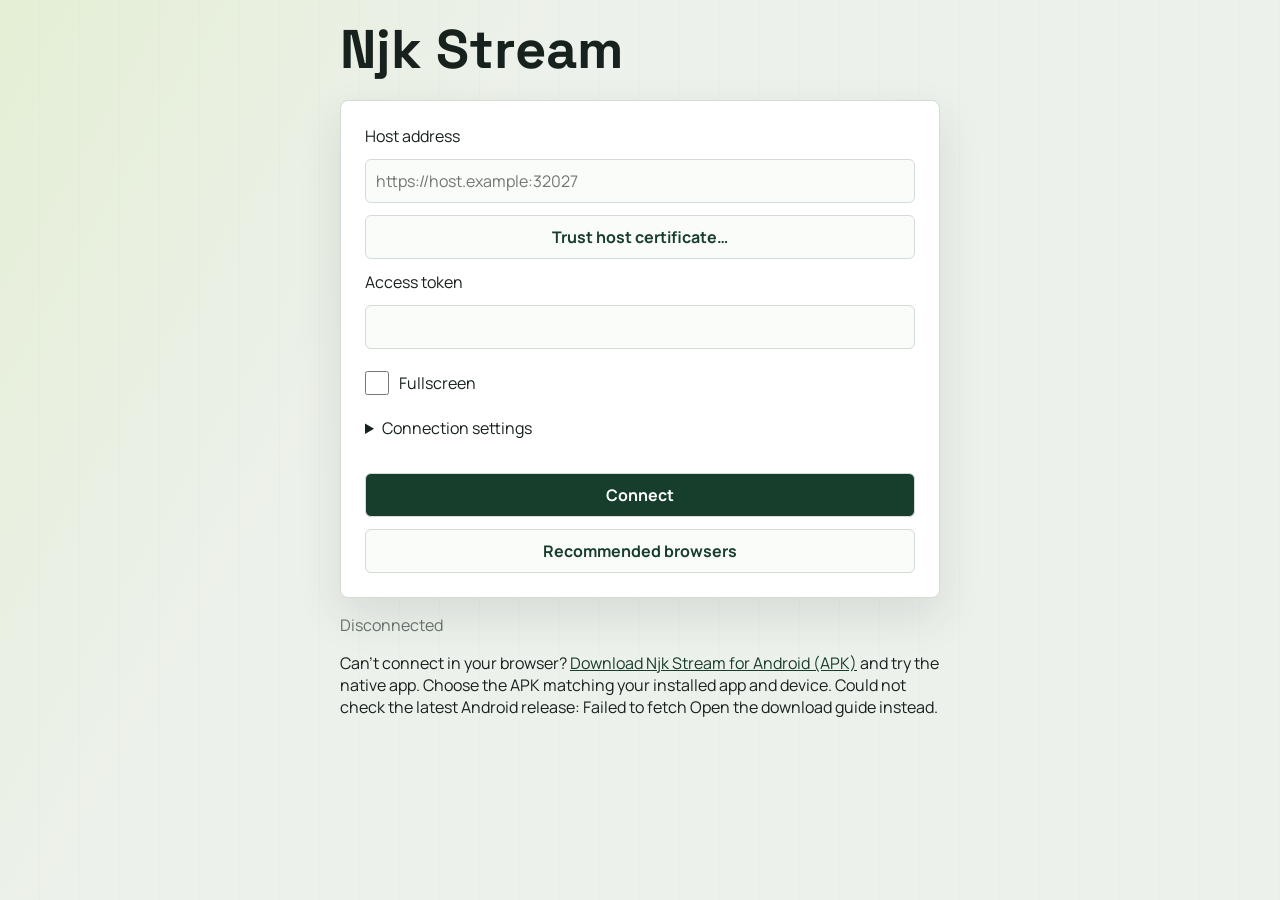
==== site/index.html @ 5610af8d "Publish built PWA and separate public distribution from development Co-authored-by: Copilot <2235562" ====
<!doctype html>
<html lang="en">
<head>
  <meta charset="utf-8">
  <meta name="viewport" content="width=device-width,initial-scale=1,viewport-fit=cover">
  <meta name="theme-color" content="#14231d">
  <meta name="description" content="Authenticated browser desktop streaming for Njk Host">
  <link rel="manifest" href="./manifest.webmanifest">
  <link rel="icon" href="./icon.svg" type="image/svg+xml">
  <link rel="stylesheet" href="./style.css">
  <title>Njk Stream</title>
</head>
<body>
  <header>
    <h1>Njk Stream</h1>
  </header>
  <main>
    <form id="connection">
      <label for="host">Host address</label>
      <input id="host" name="host" type="url" placeholder="https://host.example:32027" required autocomplete="url" spellcheck="false">
      <button id="trust-host" type="button">Trust host certificate…</button>
      <label for="token">Access token</label>
      <input id="token" name="token" type="password" required minlength="32" autocomplete="off" spellcheck="false">
      <label class="check-option"><input id="connect-fullscreen" type="checkbox"> Fullscreen</label>
      <details id="connection-settings">
        <summary>Connection settings</summary>
        <label class="check-option"><input id="unified-connection" type="checkbox" aria-describedby="unified-help"> Unified connection</label>
        <label for="connection-group">Connection grouping</label>
        <select id="connection-group" disabled><option value="all">All unified</option><option value="video-audio">Video + audio</option><option value="video-input">Video + input</option><option value="audio-input">Audio + input</option></select>
        <p id="unified-help" class="hint">Off: three separate connections. On: combine the selected signals; the remaining signal uses its own connection. Applies when reconnecting. Video + input and Audio + input require an updated Host.</p>
        <label for="connection-bitrate">Bitrate limit</label>
        <select id="connection-bitrate" aria-describedby="connection-bitrate-status"><option value="auto">Auto</option></select>
        <output id="connection-bitrate-status" role="status" aria-live="polite"></output>
      </details>
      <button type="submit" id="connect">Connect</button>
      <button type="button" id="connection-browser-help">Recommended browsers</button>
    </form>
    <p id="status" role="status" aria-live="polite">Disconnected</p>
    <p id="android-download">Can't connect in your browser? <a id="android-download-link" href="https://github.com/taducanh1605/remotepc#android-downloads" target="_blank" rel="noopener noreferrer">Download Njk Stream for Android (APK)</a> and try the native app. Choose the APK matching your installed app and device. <span id="android-download-status" role="status"></span></p>
    <p id="handoff-recovery" hidden><a href="https://taducanh1605.github.io/espwake/">Return to ESPWake and open RemotePC again</a></p>
    <section id="stream-shell" aria-label="Remote stream" hidden>
      <p id="stream-loading" role="status" hidden>Connecting…</p>
      <video id="screen" autoplay muted playsinline tabindex="0" aria-label="Remote desktop. Focus to send keyboard input."></video>
      <details id="stream-tools" hidden>
        <summary aria-label="Remote controls" title="Tap to open. Drag to move; arrow keys move, Home resets."><span class="menu-icon" aria-hidden="true"><span></span><span></span><span></span></span></summary>
        <nav class="stream-menu-controls" aria-label="Remote controls">
        <button id="rotate-screen" type="button" disabled>Rotate screen</button>
        <button id="fullscreen" disabled>Toggle immersive mode</button>
        <button id="soft-keyboard" aria-pressed="false">Keyboard</button>
        <select id="typing-mode" aria-label="Typing mode"><option value="host">Host keyboard / UniKey (US layout)</option><option value="unicode">Direct Unicode / mobile IME</option></select>
        <button id="disconnect" disabled>Disconnect</button>
        <button id="microphone" disabled aria-pressed="false">Enable microphone</button>

        <div id="keyboard-accessory" role="group" aria-label="Remote keyboard extra keys">
          <button type="button" data-key="Escape">ESC</button>
          <button type="button" data-key="ShiftLeft" aria-pressed="false">SHIFT</button>
          <button type="button" data-key="CapsLock" aria-pressed="false">CAPS</button>

          <button type="button" data-key="Tab">TAB</button>
          <button type="button" data-key="ArrowUp" aria-label="Up arrow">UP</button>
          <button type="button" data-key="Delete">DEL</button>

          <button type="button" data-key="ArrowLeft" aria-label="Left arrow">LEFT</button>
          <button type="button" data-key="ArrowDown" aria-label="Down arrow">DOWN</button>
          <button type="button" data-key="ArrowRight" aria-label="Right arrow">RIGHT</button>

          <button type="button" data-key="ControlLeft" aria-pressed="false">CTRL</button>
          <button type="button" data-key="MetaLeft" aria-pressed="false">WIN</button>
          <button type="button" data-key="AltLeft" aria-pressed="false">ALT</button>
        </div>

        <output id="playback-status" role="status" aria-live="polite"></output>
        <label class="check-option"><input id="stream-unified-connection" type="checkbox" aria-describedby="stream-unified-help"> Unified connection</label>
        <label for="stream-connection-group">Connection grouping</label>
        <select id="stream-connection-group" disabled><option value="all">All unified</option><option value="video-audio">Video + audio</option><option value="video-input">Video + input</option><option value="audio-input">Audio + input</option></select>
        <p id="stream-unified-help" class="hint">Saved for your next connection; changing this does not interrupt the current stream.</p>
        <label for="stream-fps">Frame rate</label>
        <select id="stream-fps"><option value="60">60 FPS</option><option value="120">120 FPS</option><option value="90">90 FPS</option><option value="30">30 FPS</option></select>
        <label for="stream-detail">Desktop detail</label>
        <select id="stream-detail"><option value="auto">Auto</option><option value="1">Standard (1×)</option><option value="2">High (2×)</option></select>
        <label for="desktop-scale">Windows DPI</label>
        <select id="desktop-scale"><option value="0">System</option><option value="100">100%</option><option value="125">125%</option><option value="150">150%</option><option value="175">175%</option><option value="200">200%</option><option value="225">225%</option><option value="250">250%</option><option value="300">300%</option></select>
        <label class="check-option"><input id="auto-desktop-scale" type="checkbox"> Auto DPI</label>
        <output id="desktop-scale-status" role="status" aria-live="polite"></output>
        <label for="stream-bitrate">Bitrate limit</label>
        <select id="stream-bitrate"><option value="auto">Auto</option><option value="1000">1 Mbps</option><option value="2000">2 Mbps</option><option value="4000">4 Mbps</option><option value="8000">8 Mbps</option><option value="12000">12 Mbps</option><option value="20000">20 Mbps</option><option value="30000">30 Mbps</option><option value="40000">40 Mbps</option><option value="60000">60 Mbps</option><option value="80000">80 Mbps</option><option value="100000">100 Mbps</option></select>
        <output id="bitrate-limit-status" role="status" aria-live="polite"></output>
        <p class="hint">Higher bitrates require an updated Host and enough network/decoder capacity. 100 Mbps is a limit, not a guarantee of sharper or faster video.</p>
        <button id="apply-quality" disabled>Apply quality</button>
        <label class="check-option"><input id="latency-adaptation" type="checkbox" disabled> Reduce bitrate at high RTT</label>
        <label class="check-option"><input id="video-adaptation" type="checkbox"> Reduce bitrate on video packet loss</label>
        <p class="hint">Both bitrate reductions and Auto DPI are off by default; saved choices are preserved. With reductions off, a weak link may freeze. Apply quality to restore a previously reduced bitrate.</p>
        <output id="video-quality">Video quality: negotiating…</output>
        <output id="quality-request" role="status" aria-live="polite"></output>
        <output id="audio-status" role="status" aria-live="polite"></output>

        <button id="pointer-lock">Lock mouse</button>
        <button id="desktop-audio" disabled>Mute desktop audio</button>
        <output id="keyboard-status" role="status" aria-live="polite"></output>
        <label class="check-option"><input id="gamepad" type="checkbox" checked disabled aria-describedby="gamepad-attention"> Enable gamepads</label>
        <p id="gamepad-attention" class="hint">Attention: Some browsers mis-map gamepads. Compatibility mode cannot restore missing inputs.</p>
        <label for="gamepad-profile">Gamepad mapping</label>
        <select id="gamepad-profile" aria-describedby="gamepad-attention gamepad-profile-help"><option value="standard">Standard (default)</option><option value="xbox-android-chromium">Xbox / Android Chromium (partial)</option></select>
        <p id="gamepad-profile-help" class="hint">Use compatibility only for the shifted Xbox buttons and right stick appearing as triggers. Leave Standard selected when input is correct.</p>
        <button type="button" id="stream-browser-help">Recommended browsers</button>
        <output id="gamepad-status" role="status" aria-live="polite"></output>
        <output id="latency" aria-live="polite">Control RTT: measuring…</output>
        <p id="input-capabilities" role="status" aria-live="polite">Waiting for host input capabilities.</p>
        <p id="capture-status" role="status" aria-live="polite">Input capture off</p>
        <p id="stream-status" role="status" aria-live="polite"></p>
        </nav>
      </details>
    <span id="remote-text-label" hidden>Remote text input</span>
    <div id="remote-text" hidden contenteditable="true" role="textbox" aria-multiline="true" inputmode="none" virtualkeyboardpolicy="manual" tabindex="-1" autocapitalize="off" spellcheck="false" aria-label="Remote keyboard input" aria-describedby="remote-text-help"></div>
    <p id="remote-text-help" hidden>Text is sent to the focused host control. Tap the same host text field again to open the phone keyboard, or use Keyboard manually. Automatic opening requires host editable-focus confirmation and browser support.</p>
      <dialog id="exit-dialog" aria-labelledby="exit-title">
        <h2 id="exit-title">Leave the stream?</h2>
        <p>Disconnect leaves the host session running. Quit closes the remote session only when no other clients are using it.</p>
        <p id="exit-error" role="alert"></p>
        <div class="exit-actions">
        <button id="exit-cancel" type="button" autofocus>Cancel</button>
        <button id="exit-disconnect" type="button">Disconnect</button>
        <button id="exit-quit" type="button">Quit session</button>
        </div>
      </dialog>
    </section>
    <dialog id="browser-recommendations" aria-labelledby="browser-recommendations-title">
      <h2 id="browser-recommendations-title">Recommended browsers</h2>
      <p>Start with the latest version for your device:</p>
      <ul>
        <li><strong>Android:</strong> Google Chrome or Microsoft Edge.</li>
        <li><strong>Windows:</strong> Google Chrome or Microsoft Edge.</li>
        <li><strong>iPhone, iPad and Mac:</strong> Safari.</li>
        <li><strong>Firefox:</strong> try as an alternative if controller mapping is wrong; it is not a guaranteed fix.</li>
      </ul>
      <p><strong>Video:</strong> H.264 WebRTC support does not guarantee hardware decoding or speed. Compare decode time per frame and dropped frames at the same resolution and frame rate; some browsers do not report decode timing.</p>
      <p><strong>Gamepads:</strong> pair your controller with the device and test every button, trigger and stick in Standard mode. Xbox Series controller support and mapping depend on the OS, browser and device. The PWA uses the browser Gamepad API, not a raw native Xbox connection; different Chromium browsers may share the same mapping issue.</p>
      <p>These are starting points, not a measured ranking or a guarantee. Sources: <a href="https://developer.mozilla.org/en-US/docs/Web/Media/Guides/Formats/WebRTC_codecs" target="_blank" rel="noopener noreferrer">MDN WebRTC codecs</a>, <a href="https://developer.mozilla.org/en-US/docs/Web/API/RTCInboundRtpStreamStats/totalDecodeTime" target="_blank" rel="noopener noreferrer">decode timing</a>, <a href="https://developer.mozilla.org/en-US/docs/Web/API/Gamepad_API" target="_blank" rel="noopener noreferrer">Gamepad API</a>, <a href="https://support.xbox.com/en-US/help/games-apps/cloud-gaming/supported-browsers" target="_blank" rel="noopener noreferrer">Xbox cloud gaming browsers</a> (not a Njk benchmark).</p>
      <button type="button" id="browser-help-close">Close</button>
    </dialog>
  </main>
  <script type="module" src="./stream-31d54a3a4c2a00a2.js"></script>
</body>
</html>
---- site/style.css ----
@import"https://fonts.googleapis.com/css2?family=Manrope:wght@400;500;600;700&family=Space+Grotesk:wght@600;700&display=swap";:root{color-scheme:only light;font:16px Manrope,system-ui,sans-serif;--ink: #17211d;--muted: #637069;--surface: #fff;--canvas: #edf1ec;--line: #d4dbd5;--forest: #173d2d;--forest-strong: #0e2d20;--lime: #b8e45d;--red: #c64d44;--shadow: 0 18px 45px rgba(26,48,37,.11);background:var(--canvas);color:var(--ink)}*{box-sizing:border-box}body{margin:0;min-height:100dvh;background:linear-gradient(120deg,rgba(184,228,93,.16),transparent 34%),repeating-linear-gradient(90deg,transparent 0 39px,rgba(23,61,45,.035) 40px),var(--canvas);padding:max(24px,env(safe-area-inset-top)) max(16px,env(safe-area-inset-right)) max(24px,env(safe-area-inset-bottom)) max(16px,env(safe-area-inset-left))}header,main{width:100%;max-width:600px;margin:0 auto}h1{font:700 clamp(2rem,8vw,3.4rem)/.95 "Space Grotesk",system-ui,sans-serif;margin:0 0 24px}#connection{padding:24px;border:1px solid var(--line);border-radius:8px;background:var(--surface);box-shadow:var(--shadow)}form{display:grid;gap:12px;width:100%}form>*,main>details,.check-option{min-width:0}label,summary,main>details{overflow-wrap:anywhere}input,textarea{font-size:16px}button,input,select{min-width:0;min-height:44px;border:1px solid var(--line);border-radius:6px;padding:10px;color:inherit;background:#fafcf9;font:inherit}button{color:var(--forest);font-weight:700}#connect{background:var(--forest);color:#fff}#connection-settings select{display:block;width:100%;margin-top:8px}#connection-bitrate-status{display:block;overflow-wrap:anywhere}button:hover:not(:disabled){border-color:var(--forest)}#status{color:var(--muted)}form>input{width:100%}#status{overflow-wrap:anywhere}button{cursor:pointer}button:disabled{opacity:.6;cursor:default}.check-option{display:flex;align-items:center;gap:10px;min-height:44px}.check-option input{width:24px;height:24px;min-height:24px;margin:0}.check-option input{flex:0 0 24px}:focus-visible{outline:3px solid rgba(23,61,45,.28);outline-offset:3px}body.streaming{padding:0;background:#000;overflow:hidden;overscroll-behavior:none}body.streaming>header,body.streaming #connection,body.streaming #status,body.streaming #android-download,body.streaming main>details{display:none}body.streaming main{max-width:none;margin:0}#stream-shell{position:fixed;top:var(--viewport-top,0px);left:0;width:100%;height:var(--viewport-height,100dvh);overflow:hidden;background:#000;overscroll-behavior:contain}#stream-shell:fullscreen{top:0;width:100%;height:var(--viewport-height,100dvh)}#stream-loading{position:absolute;top:50%;left:10%;width:80%;color:#fff;text-align:center;z-index:1;pointer-events:none}#screen{display:block;width:100%;height:100%;background:#000;object-fit:contain;object-position:center top;transform-origin:center top;touch-action:none}#stream-shell:fullscreen #screen{height:var(--viewport-height,100%)}#resize-preview,#resize-incoming{position:absolute;inset:0;width:100%;height:100%;object-fit:contain;object-position:center top;background:#000;pointer-events:none}#resize-incoming{transform-origin:center top}#resize-incoming.revealing{animation:resize-reveal .16s ease-out both}@keyframes resize-reveal{0%{opacity:0;transform:scale(.98)}to{opacity:1;transform:scale(1)}}@media(prefers-reduced-motion:reduce){#resize-incoming.revealing{animation:none}}#stream-tools{position:absolute;top:max(8px,env(safe-area-inset-top));left:max(8px,env(safe-area-inset-left));z-index:2;max-width:calc(100% - 16px);padding:0;border:1px solid var(--line);border-radius:8px;background:#fffffff5;color:var(--forest);box-shadow:var(--shadow)}#stream-tools summary{display:flex;align-items:center;justify-content:center;width:44px;height:44px;cursor:grab;list-style:none;touch-action:none;user-select:none}#stream-tools summary::-webkit-details-marker{display:none}.menu-icon{display:grid;gap:4px;width:20px}.menu-icon span{height:2px;border-radius:1px;background:currentColor}.stream-menu-controls{display:grid;grid-template-columns:repeat(2,minmax(0,1fr));width:min(320px,calc(100vw - 20px));gap:6px;padding:8px;max-height:calc(var(--viewport-height,100dvh) - 72px);overflow:auto}.stream-menu-controls button{min-width:0;font-size:.875rem}.stream-menu-controls label{align-self:center;font-size:.85rem}.stream-menu-controls select{width:100%;font-size:.85rem;padding:8px}#typing-mode{grid-column:auto}.stream-menu-controls .check-option{grid-column:1 / -1}.stream-menu-controls output,.stream-menu-controls p{grid-column:1 / -1;padding:6px;margin:0;font-size:.8rem;overflow-wrap:anywhere}#remote-text,#remote-text-label,#remote-text-help{position:absolute;top:0;left:0;width:1px;height:1px;min-height:1px;padding:0;margin:0;border:0;opacity:.01;overflow:hidden;font-size:16px}#keyboard-accessory{grid-column:1 / -1;display:grid;grid-template-columns:repeat(3,minmax(0,1fr));gap:4px}#keyboard-accessory button{min-height:44px;padding:4px;font-size:.75rem;touch-action:none;user-select:none;-webkit-touch-callout:none}#keyboard-accessory button[aria-pressed=true]{background:var(--lime);border-color:var(--forest);box-shadow:inset 0 0 0 1px var(--forest)}body.immersive{overflow:hidden;overscroll-behavior:none}a{color:var(--forest)}main>details{padding:12px 0;line-height:1.5}summary{cursor:pointer;min-height:44px}[hidden]{display:none!important}dialog{max-width:min(420px,calc(100vw - 24px));max-height:calc(var(--viewport-height,100dvh) - 24px);overflow:auto;background:var(--surface);color:var(--ink);border:1px solid var(--line);border-radius:8px;box-shadow:var(--shadow)}#exit-quit{color:var(--red)}dialog::backdrop{background:#0009}dialog h2{font-size:1.2rem}dialog p{overflow-wrap:anywhere}.exit-actions{display:grid;grid-template-columns:repeat(3,minmax(0,1fr));gap:6px}.exit-actions button{padding:8px 4px;font-size:clamp(.7rem,3.3vw,.875rem);white-space:nowrap}@media(max-width:480px){body{padding-inline:max(10px,env(safe-area-inset-left)) max(10px,env(safe-area-inset-right))}#connection{padding:18px 14px}}
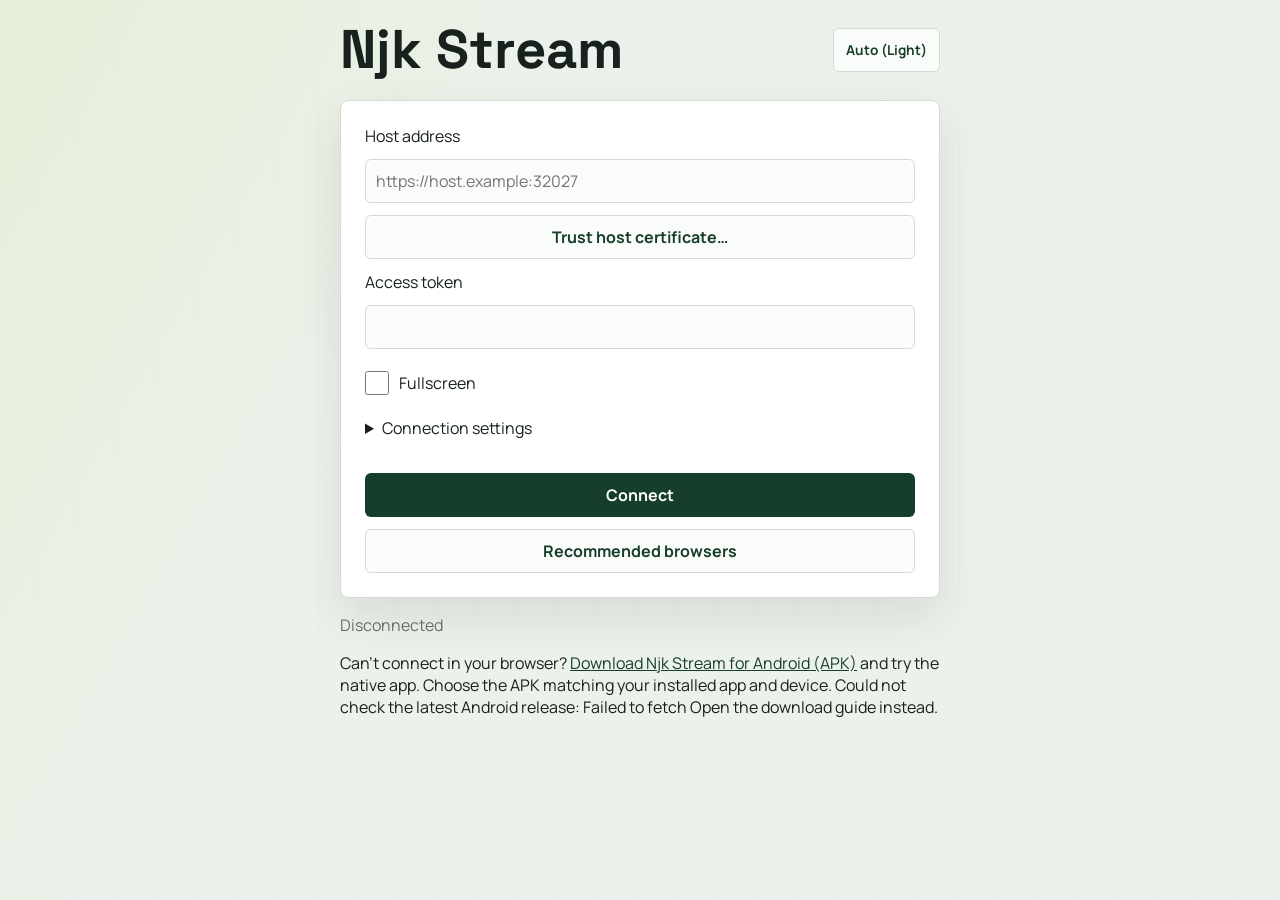
==== commit 79182234: "Publish built PWA v63 (stream-4e20230f41c9c7d2.js)" ====
--- a/site/index.html
+++ b/site/index.html
@@ -4,6 +4,7 @@
   <meta charset="utf-8">
   <meta name="viewport" content="width=device-width,initial-scale=1,viewport-fit=cover">
   <meta name="theme-color" content="#14231d">
+  <meta name="color-scheme" content="light dark">
   <meta name="description" content="Authenticated browser desktop streaming for Njk Host">
   <link rel="manifest" href="./manifest.webmanifest">
   <link rel="icon" href="./icon.svg" type="image/svg+xml">
@@ -11,8 +12,9 @@
   <title>Njk Stream</title>
 </head>
 <body>
-  <header>
+  <header class="app-header">
     <h1>Njk Stream</h1>
+    <button id="theme-toggle" class="theme-button" type="button" aria-label="Color theme">Auto</button>
   </header>
   <main>
     <form id="connection">
@@ -25,12 +27,17 @@
       <details id="connection-settings">
         <summary>Connection settings</summary>
         <label class="check-option"><input id="unified-connection" type="checkbox" aria-describedby="unified-help"> Unified connection</label>
-        <label for="connection-group">Connection grouping</label>
-        <select id="connection-group" disabled><option value="all">All unified</option><option value="video-audio">Video + audio</option><option value="video-input">Video + input</option><option value="audio-input">Audio + input</option></select>
+        <label id="connection-group-label" for="connection-group" hidden>Connection grouping</label>
+        <select id="connection-group" hidden disabled><option value="all">All unified</option><option value="video-audio">Video + audio</option><option value="video-input">Video + input</option><option value="audio-input">Audio + input</option></select>
         <p id="unified-help" class="hint">Off: three separate connections. On: combine the selected signals; the remaining signal uses its own connection. Applies when reconnecting. Video + input and Audio + input require an updated Host.</p>
-        <label for="connection-bitrate">Bitrate limit</label>
+        <label class="check-option"><input id="connection-auto-bitrate" type="checkbox"> Auto bitrate</label>
+        <div id="connection-manual-bitrate">
+        <label for="connection-bitrate">Manual bitrate limit</label>
         <select id="connection-bitrate" aria-describedby="connection-bitrate-status"><option value="auto">Auto</option></select>
         <output id="connection-bitrate-status" role="status" aria-live="polite"></output>
+        </div>
+        <output id="connection-bitrate-recommendation" role="status" aria-live="polite"></output>
+        <label class="check-option"><input id="connection-background-keepalive" type="checkbox" checked> Keep stream alive in background</label>
       </details>
       <button type="submit" id="connect">Connect</button>
       <button type="button" id="connection-browser-help">Recommended browsers</button>
@@ -44,13 +51,20 @@
       <details id="stream-tools" hidden>
         <summary aria-label="Remote controls" title="Tap to open. Drag to move; arrow keys move, Home resets."><span class="menu-icon" aria-hidden="true"><span></span><span></span><span></span></span></summary>
         <nav class="stream-menu-controls" aria-label="Remote controls">
+        <fieldset class="control-group"><legend>Quick actions</legend>
         <button id="rotate-screen" type="button" disabled>Rotate screen</button>
         <button id="fullscreen" disabled>Toggle immersive mode</button>
         <button id="soft-keyboard" aria-pressed="false">Keyboard</button>
         <select id="typing-mode" aria-label="Typing mode"><option value="host">Host keyboard / UniKey (US layout)</option><option value="unicode">Direct Unicode / mobile IME</option></select>
         <button id="disconnect" disabled>Disconnect</button>
         <button id="microphone" disabled aria-pressed="false">Enable microphone</button>
+        <button id="pointer-lock">Lock mouse</button>
+        <button id="desktop-audio" disabled>Mute desktop audio</button>
+        </fieldset>
 
+        <fieldset class="control-group"><legend>Keyboard and input</legend>
+        <label class="check-option"><input id="keyboard-resize" type="checkbox" checked> Resize Host desktop for keyboard</label>
+        <p class="hint">Off: keep Host resolution and fit the whole picture above the keyboard.</p>
         <div id="keyboard-accessory" role="group" aria-label="Remote keyboard extra keys">
           <button type="button" data-key="Escape">ESC</button>
           <button type="button" data-key="ShiftLeft" aria-pressed="false">SHIFT</button>
@@ -68,35 +82,49 @@
           <button type="button" data-key="MetaLeft" aria-pressed="false">WIN</button>
           <button type="button" data-key="AltLeft" aria-pressed="false">ALT</button>
         </div>
-
+        <output id="keyboard-status" role="status" aria-live="polite"></output>
+        </fieldset>
+        <fieldset class="control-group"><legend>Connection</legend>
         <output id="playback-status" role="status" aria-live="polite"></output>
         <label class="check-option"><input id="stream-unified-connection" type="checkbox" aria-describedby="stream-unified-help"> Unified connection</label>
-        <label for="stream-connection-group">Connection grouping</label>
-        <select id="stream-connection-group" disabled><option value="all">All unified</option><option value="video-audio">Video + audio</option><option value="video-input">Video + input</option><option value="audio-input">Audio + input</option></select>
+        <label id="stream-connection-group-label" for="stream-connection-group" hidden>Connection grouping</label>
+        <select id="stream-connection-group" hidden disabled><option value="all">All unified</option><option value="video-audio">Video + audio</option><option value="video-input">Video + input</option><option value="audio-input">Audio + input</option></select>
         <p id="stream-unified-help" class="hint">Saved for your next connection; changing this does not interrupt the current stream.</p>
+        <label class="check-option"><input id="background-keepalive" type="checkbox" checked> Keep stream alive in background</label>
+        <label for="stream-theme">Theme</label>
+        <select id="stream-theme"><option value="auto">Auto</option><option value="light">Light</option><option value="dark">Dark</option></select>
+        </fieldset>
+        <fieldset class="control-group"><legend>Picture and quality</legend>
         <label for="stream-fps">Frame rate</label>
         <select id="stream-fps"><option value="60">60 FPS</option><option value="120">120 FPS</option><option value="90">90 FPS</option><option value="30">30 FPS</option></select>
         <label for="stream-detail">Desktop detail</label>
-        <select id="stream-detail"><option value="auto">Auto</option><option value="1">Standard (1×)</option><option value="2">High (2×)</option></select>
+        <select id="stream-detail"><option value="auto">Auto (device pixels)</option><option value="1">Standard (1× CSS)</option><option value="2">High (2× CSS)</option></select>
+        <p class="hint">Auto uses the browser's device pixel ratio, bounded by the encoder. Detail changes resolution, never Windows DPI. Privacy settings may hide the true pixel ratio.</p>
+        <label class="check-option"><input id="enable-desktop-scale" type="checkbox"> Allow Windows DPI changes</label>
+        <div id="desktop-dpi-settings" class="control-group" hidden>
         <label for="desktop-scale">Windows DPI</label>
-        <select id="desktop-scale"><option value="0">System</option><option value="100">100%</option><option value="125">125%</option><option value="150">150%</option><option value="175">175%</option><option value="200">200%</option><option value="225">225%</option><option value="250">250%</option><option value="300">300%</option></select>
+        <select id="desktop-scale"><option value="0">Restore system DPI</option><option value="100">100%</option><option value="125">125%</option><option value="150">150%</option><option value="175">175%</option><option value="200">200%</option><option value="225">225%</option><option value="250">250%</option><option value="300">300%</option></select>
         <label class="check-option"><input id="auto-desktop-scale" type="checkbox"> Auto DPI</label>
+        </div>
         <output id="desktop-scale-status" role="status" aria-live="polite"></output>
-        <label for="stream-bitrate">Bitrate limit</label>
-        <select id="stream-bitrate"><option value="auto">Auto</option><option value="1000">1 Mbps</option><option value="2000">2 Mbps</option><option value="4000">4 Mbps</option><option value="8000">8 Mbps</option><option value="12000">12 Mbps</option><option value="20000">20 Mbps</option><option value="30000">30 Mbps</option><option value="40000">40 Mbps</option><option value="60000">60 Mbps</option><option value="80000">80 Mbps</option><option value="100000">100 Mbps</option></select>
+        <p class="hint">DPI control is off by default. Off sends no DPI command, including on reconnect, and does not restore/change the current Host DPI. Enabling DPI control can resize game windows.</p>
+        <label class="check-option"><input id="video-adaptation" type="checkbox"> Auto bitrate</label>
+        <div id="stream-manual-bitrate">
+        <label for="stream-bitrate">Manual bitrate limit</label>
+        <select id="stream-bitrate"><option value="auto">Recommended (fixed)</option><option value="1000">1 Mbps</option><option value="2000">2 Mbps</option><option value="4000">4 Mbps</option><option value="8000">8 Mbps</option><option value="12000">12 Mbps</option><option value="20000">20 Mbps</option><option value="30000">30 Mbps</option><option value="40000">40 Mbps</option><option value="60000">60 Mbps</option><option value="80000">80 Mbps</option><option value="100000">100 Mbps</option></select>
         <output id="bitrate-limit-status" role="status" aria-live="polite"></output>
-        <p class="hint">Higher bitrates require an updated Host and enough network/decoder capacity. 100 Mbps is a limit, not a guarantee of sharper or faster video.</p>
+        <p class="hint">Live changes above 20 Mbps require Njk Host 0.1.27 or later and enough network/decoder capacity. 100 Mbps is a limit, not a guarantee of sharper or faster video.</p>
+        </div>
+        <output id="bitrate-recommendation" role="status" aria-live="polite"></output>
+        <p class="hint">Auto chooses a limit for the actual desktop pixel size (including detail/DPI), not the manual selection. After three samples below 25 FPS, the ceiling stays at 20 Mbps or lower and bitrate adapts until Auto is turned off or quality is reapplied. Resolution and Windows DPI are unchanged.</p>
         <button id="apply-quality" disabled>Apply quality</button>
         <label class="check-option"><input id="latency-adaptation" type="checkbox" disabled> Reduce bitrate at high RTT</label>
-        <label class="check-option"><input id="video-adaptation" type="checkbox"> Reduce bitrate on video packet loss</label>
-        <p class="hint">Both bitrate reductions and Auto DPI are off by default; saved choices are preserved. With reductions off, a weak link may freeze. Apply quality to restore a previously reduced bitrate.</p>
+        <p class="hint">Auto bitrate, RTT reduction and Windows DPI control default off; saved choices are preserved. Manual mode permits up to 100 Mbps, but excessive bitrate can overflow the browser's receive buffers.</p>
         <output id="video-quality">Video quality: negotiating…</output>
         <output id="quality-request" role="status" aria-live="polite"></output>
         <output id="audio-status" role="status" aria-live="polite"></output>
-
-        <button id="pointer-lock">Lock mouse</button>
-        <button id="desktop-audio" disabled>Mute desktop audio</button>
-        <output id="keyboard-status" role="status" aria-live="polite"></output>
+        </fieldset>
+        <fieldset class="control-group"><legend>Controllers</legend>
         <label class="check-option"><input id="gamepad" type="checkbox" checked disabled aria-describedby="gamepad-attention"> Enable gamepads</label>
         <p id="gamepad-attention" class="hint">Attention: Some browsers mis-map gamepads. Compatibility mode cannot restore missing inputs.</p>
         <label for="gamepad-profile">Gamepad mapping</label>
@@ -104,21 +132,26 @@
         <p id="gamepad-profile-help" class="hint">Use compatibility only for the shifted Xbox buttons and right stick appearing as triggers. Leave Standard selected when input is correct.</p>
         <button type="button" id="stream-browser-help">Recommended browsers</button>
         <output id="gamepad-status" role="status" aria-live="polite"></output>
+        </fieldset>
+        <details class="control-group"><summary>Diagnostics</summary>
         <output id="latency" aria-live="polite">Control RTT: measuring…</output>
         <p id="input-capabilities" role="status" aria-live="polite">Waiting for host input capabilities.</p>
         <p id="capture-status" role="status" aria-live="polite">Input capture off</p>
         <p id="stream-status" role="status" aria-live="polite"></p>
+        </details>
         </nav>
       </details>
     <span id="remote-text-label" hidden>Remote text input</span>
     <div id="remote-text" hidden contenteditable="true" role="textbox" aria-multiline="true" inputmode="none" virtualkeyboardpolicy="manual" tabindex="-1" autocapitalize="off" spellcheck="false" aria-label="Remote keyboard input" aria-describedby="remote-text-help"></div>
-    <p id="remote-text-help" hidden>Text is sent to the focused host control. Tap the same host text field again to open the phone keyboard, or use Keyboard manually. Automatic opening requires host editable-focus confirmation and browser support.</p>
+    <p id="remote-text-help" hidden>Text is sent to the focused host control. Tap the same host text field again to open the phone keyboard, or use Keyboard manually. The keyboard stays open when host text focus changes; close it with Keyboard or the phone's Back button.</p>
       <dialog id="exit-dialog" aria-labelledby="exit-title">
         <h2 id="exit-title">Leave the stream?</h2>
-        <p>Disconnect leaves the host session running. Quit closes the remote session only when no other clients are using it.</p>
+        <p>Reset connection reconnects with the selected quality, image and connection settings. Disconnect leaves the host session running. Quit closes the remote session only when no other clients are using it.</p>
+        <p>The connection stays active when this page is in the background where the browser permits. Android or the browser may suspend networking or discard the page; return here to resume or reconnect.</p>
         <p id="exit-error" role="alert"></p>
         <div class="exit-actions">
         <button id="exit-cancel" type="button" autofocus>Cancel</button>
+        <button id="exit-reset" type="button">Reset connection</button>
         <button id="exit-disconnect" type="button">Disconnect</button>
         <button id="exit-quit" type="button">Quit session</button>
         </div>
@@ -139,6 +172,6 @@
       <button type="button" id="browser-help-close">Close</button>
     </dialog>
   </main>
-  <script type="module" src="./stream-31d54a3a4c2a00a2.js"></script>
+  <script type="module" src="./stream-4e20230f41c9c7d2.js"></script>
 </body>
 </html>
--- a/site/style.css
+++ b/site/style.css
@@ -1 +1 @@
-@import"https://fonts.googleapis.com/css2?family=Manrope:wght@400;500;600;700&family=Space+Grotesk:wght@600;700&display=swap";:root{color-scheme:only light;font:16px Manrope,system-ui,sans-serif;--ink: #17211d;--muted: #637069;--surface: #fff;--canvas: #edf1ec;--line: #d4dbd5;--forest: #173d2d;--forest-strong: #0e2d20;--lime: #b8e45d;--red: #c64d44;--shadow: 0 18px 45px rgba(26,48,37,.11);background:var(--canvas);color:var(--ink)}*{box-sizing:border-box}body{margin:0;min-height:100dvh;background:linear-gradient(120deg,rgba(184,228,93,.16),transparent 34%),repeating-linear-gradient(90deg,transparent 0 39px,rgba(23,61,45,.035) 40px),var(--canvas);padding:max(24px,env(safe-area-inset-top)) max(16px,env(safe-area-inset-right)) max(24px,env(safe-area-inset-bottom)) max(16px,env(safe-area-inset-left))}header,main{width:100%;max-width:600px;margin:0 auto}h1{font:700 clamp(2rem,8vw,3.4rem)/.95 "Space Grotesk",system-ui,sans-serif;margin:0 0 24px}#connection{padding:24px;border:1px solid var(--line);border-radius:8px;background:var(--surface);box-shadow:var(--shadow)}form{display:grid;gap:12px;width:100%}form>*,main>details,.check-option{min-width:0}label,summary,main>details{overflow-wrap:anywhere}input,textarea{font-size:16px}button,input,select{min-width:0;min-height:44px;border:1px solid var(--line);border-radius:6px;padding:10px;color:inherit;background:#fafcf9;font:inherit}button{color:var(--forest);font-weight:700}#connect{background:var(--forest);color:#fff}#connection-settings select{display:block;width:100%;margin-top:8px}#connection-bitrate-status{display:block;overflow-wrap:anywhere}button:hover:not(:disabled){border-color:var(--forest)}#status{color:var(--muted)}form>input{width:100%}#status{overflow-wrap:anywhere}button{cursor:pointer}button:disabled{opacity:.6;cursor:default}.check-option{display:flex;align-items:center;gap:10px;min-height:44px}.check-option input{width:24px;height:24px;min-height:24px;margin:0}.check-option input{flex:0 0 24px}:focus-visible{outline:3px solid rgba(23,61,45,.28);outline-offset:3px}body.streaming{padding:0;background:#000;overflow:hidden;overscroll-behavior:none}body.streaming>header,body.streaming #connection,body.streaming #status,body.streaming #android-download,body.streaming main>details{display:none}body.streaming main{max-width:none;margin:0}#stream-shell{position:fixed;top:var(--viewport-top,0px);left:0;width:100%;height:var(--viewport-height,100dvh);overflow:hidden;background:#000;overscroll-behavior:contain}#stream-shell:fullscreen{top:0;width:100%;height:var(--viewport-height,100dvh)}#stream-loading{position:absolute;top:50%;left:10%;width:80%;color:#fff;text-align:center;z-index:1;pointer-events:none}#screen{display:block;width:100%;height:100%;background:#000;object-fit:contain;object-position:center top;transform-origin:center top;touch-action:none}#stream-shell:fullscreen #screen{height:var(--viewport-height,100%)}#resize-preview,#resize-incoming{position:absolute;inset:0;width:100%;height:100%;object-fit:contain;object-position:center top;background:#000;pointer-events:none}#resize-incoming{transform-origin:center top}#resize-incoming.revealing{animation:resize-reveal .16s ease-out both}@keyframes resize-reveal{0%{opacity:0;transform:scale(.98)}to{opacity:1;transform:scale(1)}}@media(prefers-reduced-motion:reduce){#resize-incoming.revealing{animation:none}}#stream-tools{position:absolute;top:max(8px,env(safe-area-inset-top));left:max(8px,env(safe-area-inset-left));z-index:2;max-width:calc(100% - 16px);padding:0;border:1px solid var(--line);border-radius:8px;background:#fffffff5;color:var(--forest);box-shadow:var(--shadow)}#stream-tools summary{display:flex;align-items:center;justify-content:center;width:44px;height:44px;cursor:grab;list-style:none;touch-action:none;user-select:none}#stream-tools summary::-webkit-details-marker{display:none}.menu-icon{display:grid;gap:4px;width:20px}.menu-icon span{height:2px;border-radius:1px;background:currentColor}.stream-menu-controls{display:grid;grid-template-columns:repeat(2,minmax(0,1fr));width:min(320px,calc(100vw - 20px));gap:6px;padding:8px;max-height:calc(var(--viewport-height,100dvh) - 72px);overflow:auto}.stream-menu-controls button{min-width:0;font-size:.875rem}.stream-menu-controls label{align-self:center;font-size:.85rem}.stream-menu-controls select{width:100%;font-size:.85rem;padding:8px}#typing-mode{grid-column:auto}.stream-menu-controls .check-option{grid-column:1 / -1}.stream-menu-controls output,.stream-menu-controls p{grid-column:1 / -1;padding:6px;margin:0;font-size:.8rem;overflow-wrap:anywhere}#remote-text,#remote-text-label,#remote-text-help{position:absolute;top:0;left:0;width:1px;height:1px;min-height:1px;padding:0;margin:0;border:0;opacity:.01;overflow:hidden;font-size:16px}#keyboard-accessory{grid-column:1 / -1;display:grid;grid-template-columns:repeat(3,minmax(0,1fr));gap:4px}#keyboard-accessory button{min-height:44px;padding:4px;font-size:.75rem;touch-action:none;user-select:none;-webkit-touch-callout:none}#keyboard-accessory button[aria-pressed=true]{background:var(--lime);border-color:var(--forest);box-shadow:inset 0 0 0 1px var(--forest)}body.immersive{overflow:hidden;overscroll-behavior:none}a{color:var(--forest)}main>details{padding:12px 0;line-height:1.5}summary{cursor:pointer;min-height:44px}[hidden]{display:none!important}dialog{max-width:min(420px,calc(100vw - 24px));max-height:calc(var(--viewport-height,100dvh) - 24px);overflow:auto;background:var(--surface);color:var(--ink);border:1px solid var(--line);border-radius:8px;box-shadow:var(--shadow)}#exit-quit{color:var(--red)}dialog::backdrop{background:#0009}dialog h2{font-size:1.2rem}dialog p{overflow-wrap:anywhere}.exit-actions{display:grid;grid-template-columns:repeat(3,minmax(0,1fr));gap:6px}.exit-actions button{padding:8px 4px;font-size:clamp(.7rem,3.3vw,.875rem);white-space:nowrap}@media(max-width:480px){body{padding-inline:max(10px,env(safe-area-inset-left)) max(10px,env(safe-area-inset-right))}#connection{padding:18px 14px}}
+@import"https://fonts.googleapis.com/css2?family=Manrope:wght@400;500;600;700&family=Space+Grotesk:wght@600;700&display=swap";:root{color-scheme:light dark;font:16px Manrope,system-ui,sans-serif;--ink: #17211d;--muted: #637069;--surface: #fff;--surface-alt: #fafcf9;--canvas: #edf1ec;--line: #d4dbd5;--forest: #173d2d;--forest-strong: #0e2d20;--cta-bg: #173d2d;--cta-fg: #fff;--lime: #b8e45d;--red: #c64d44;--shadow: 0 18px 45px rgba(26,48,37,.11);--menu-surface: #fffffff5;--focus-ring: rgba(23,61,45,.28);--grid-line: rgba(23,61,45,.035);background:var(--canvas);color:var(--ink)}html[data-theme=dark]{--ink: #e7efe9;--muted: #9eb0a5;--surface: #131c18;--surface-alt: #0d1411;--canvas: #0a110e;--line: #283830;--forest: #88dfb0;--forest-strong: #0c1712;--cta-bg: #235c42;--cta-fg: #f4faf6;--lime: #a5d94d;--red: #e57a71;--shadow: 0 18px 45px rgba(0,0,0,.48);--menu-surface: #131c18f2;--focus-ring: rgba(136,223,176,.38);--grid-line: rgba(136,223,176,.04)}@media(prefers-color-scheme:dark){html:not([data-theme=light]){--ink: #e7efe9;--muted: #9eb0a5;--surface: #131c18;--surface-alt: #0d1411;--canvas: #0a110e;--line: #283830;--forest: #88dfb0;--forest-strong: #0c1712;--cta-bg: #235c42;--cta-fg: #f4faf6;--lime: #a5d94d;--red: #e57a71;--shadow: 0 18px 45px rgba(0,0,0,.48);--menu-surface: #131c18f2;--focus-ring: rgba(136,223,176,.38);--grid-line: rgba(136,223,176,.04)}}*{box-sizing:border-box}body{margin:0;min-height:100dvh;background:linear-gradient(120deg,rgba(184,228,93,.14),transparent 34%),repeating-linear-gradient(90deg,transparent 0 39px,var(--grid-line) 40px),var(--canvas);color:var(--ink);padding:max(24px,env(safe-area-inset-top)) max(16px,env(safe-area-inset-right)) max(24px,env(safe-area-inset-bottom)) max(16px,env(safe-area-inset-left))}header,main{width:100%;max-width:600px;margin:0 auto}.app-header{display:flex;flex-wrap:wrap;align-items:center;justify-content:space-between;gap:12px;margin-bottom:24px}h1{font:700 clamp(2rem,8vw,3.4rem)/.95 "Space Grotesk",system-ui,sans-serif;margin:0;min-width:0}.theme-button{flex:0 0 auto;white-space:nowrap;font-size:.85rem;padding:8px 12px}#connection{padding:24px;border:1px solid var(--line);border-radius:8px;background:var(--surface);box-shadow:var(--shadow)}form{display:grid;gap:12px;width:100%}form>*,main>details,.check-option{min-width:0}label,summary,main>details{overflow-wrap:anywhere}input,textarea{font-size:16px}button,input,select{min-width:0;min-height:44px;border:1px solid var(--line);border-radius:6px;padding:10px;color:inherit;background:var(--surface-alt);font:inherit}button{color:var(--forest);font-weight:700}#connect{background:var(--cta-bg);color:var(--cta-fg);border-color:transparent}#connection-settings select{display:block;width:100%;margin-top:8px}#connection-bitrate-status{display:block;overflow-wrap:anywhere}button:hover:not(:disabled){border-color:var(--forest)}#status{color:var(--muted)}form>input{width:100%}#status{overflow-wrap:anywhere}button{cursor:pointer}button:disabled{opacity:.6;cursor:default}.check-option{display:flex;align-items:center;gap:10px;min-height:44px}.check-option input{width:24px;height:24px;min-height:24px;margin:0}.check-option input{flex:0 0 24px}:focus-visible{outline:3px solid var(--focus-ring);outline-offset:3px}body.streaming{padding:0;background:#000;overflow:hidden;overscroll-behavior:none}body.streaming>header,body.streaming #connection,body.streaming #status,body.streaming #android-download,body.streaming main>details{display:none}body.streaming main{max-width:none;margin:0}#stream-shell{position:fixed;top:var(--viewport-top,0px);left:var(--viewport-left,0px);width:var(--viewport-width,100%);height:min(var(--viewport-height,100dvh),100dvh);overflow:hidden;background:#000;overscroll-behavior:contain}#stream-shell:fullscreen{top:var(--viewport-top,0px);width:var(--viewport-width,100%);height:min(var(--viewport-height,100dvh),100dvh)}#stream-loading{position:absolute;top:50%;left:10%;width:80%;color:#fff;text-align:center;z-index:1;pointer-events:none}#screen{display:block;width:100%;height:var(--media-height,100%);background:#000;object-fit:contain;object-position:center top;transform-origin:center top;touch-action:none}#stream-shell:fullscreen #screen{height:var(--media-height,var(--viewport-height,100%))}#resize-preview,#resize-incoming{position:absolute;inset:0;width:100%;height:min(100%,var(--viewport-height,100%));object-fit:contain;object-position:center top;background:#000;pointer-events:none}#resize-incoming{transform-origin:center top}#stream-shell.view-rotated #screen,#stream-shell.view-rotated #resize-preview,#stream-shell.view-rotated #resize-incoming{width:var(--viewport-height,100dvh);height:var(--viewport-width,100vw);transform:translate(var(--viewport-width,100vw)) rotate(90deg);transform-origin:top left}#stream-shell.view-rotated #screen{width:var(--media-height,var(--viewport-height,100dvh))}#stream-shell.view-rotated #resize-incoming.revealing{animation:none}#resize-incoming.revealing{animation:resize-reveal .16s ease-out both}@keyframes resize-reveal{0%{opacity:0;transform:scale(.98)}to{opacity:1;transform:scale(1)}}@media(prefers-reduced-motion:reduce){#resize-incoming.revealing{animation:none}}#stream-tools{position:absolute;top:max(8px,env(safe-area-inset-top));left:max(8px,env(safe-area-inset-left));z-index:2;max-width:calc(100% - 16px);padding:0;border:1px solid var(--line);border-radius:8px;background:var(--menu-surface);color:var(--forest);box-shadow:var(--shadow)}#stream-tools summary{display:flex;align-items:center;justify-content:center;width:44px;height:44px;cursor:grab;list-style:none;touch-action:none;user-select:none}#stream-tools summary::-webkit-details-marker{display:none}.menu-icon{display:grid;gap:4px;width:20px}.menu-icon span{height:2px;border-radius:1px;background:currentColor}.stream-menu-controls{display:grid;grid-template-columns:repeat(2,minmax(0,1fr));width:min(320px,calc(100vw - 20px));gap:6px;padding:8px;max-height:calc(var(--viewport-height,100dvh) - 72px);overflow:auto}.control-group{grid-column:1 / -1;display:grid;grid-template-columns:repeat(2,minmax(0,1fr));gap:6px;min-width:0;margin:0;padding:8px;border:1px solid var(--line);border-radius:6px}.control-group legend,.control-group>summary{font-weight:600}.stream-menu-controls button{min-width:0;font-size:.875rem}.stream-menu-controls label{align-self:center;font-size:.85rem}.stream-menu-controls select{width:100%;font-size:.85rem;padding:8px}#typing-mode{grid-column:auto}.stream-menu-controls .check-option{grid-column:1 / -1}.stream-menu-controls output,.stream-menu-controls p{grid-column:1 / -1;padding:6px;margin:0;font-size:.8rem;overflow-wrap:anywhere}#remote-text,#remote-text-label,#remote-text-help{position:absolute;top:0;left:0;width:1px;height:1px;min-height:1px;padding:0;margin:0;border:0;opacity:.01;overflow:hidden;font-size:16px}#keyboard-accessory{grid-column:1 / -1;display:grid;grid-template-columns:repeat(3,minmax(0,1fr));gap:4px}#keyboard-accessory button{min-height:44px;padding:4px;font-size:.75rem;touch-action:none;user-select:none;-webkit-touch-callout:none}#keyboard-accessory button[aria-pressed=true]{background:var(--lime);border-color:var(--forest);color:#17211d;box-shadow:inset 0 0 0 1px var(--forest)}body.immersive{overflow:hidden;overscroll-behavior:none}a{color:var(--forest)}main>details{padding:12px 0;line-height:1.5}summary{cursor:pointer;min-height:44px}[hidden]{display:none!important}dialog{max-width:min(420px,calc(100vw - 24px));max-height:calc(var(--viewport-height,100dvh) - 24px);overflow:auto;background:var(--surface);color:var(--ink);border:1px solid var(--line);border-radius:8px;box-shadow:var(--shadow)}#exit-quit{color:var(--red)}dialog::backdrop{background:#0009}dialog h2{font-size:1.2rem}dialog p{overflow-wrap:anywhere}.exit-actions{display:grid;grid-template-columns:repeat(2,minmax(0,1fr));gap:8px}.exit-actions button{padding:8px 4px;font-size:clamp(.7rem,3.3vw,.875rem);white-space:nowrap}@media(max-width:480px){body{padding-inline:max(10px,env(safe-area-inset-left)) max(10px,env(safe-area-inset-right))}#connection{padding:18px 14px}}
